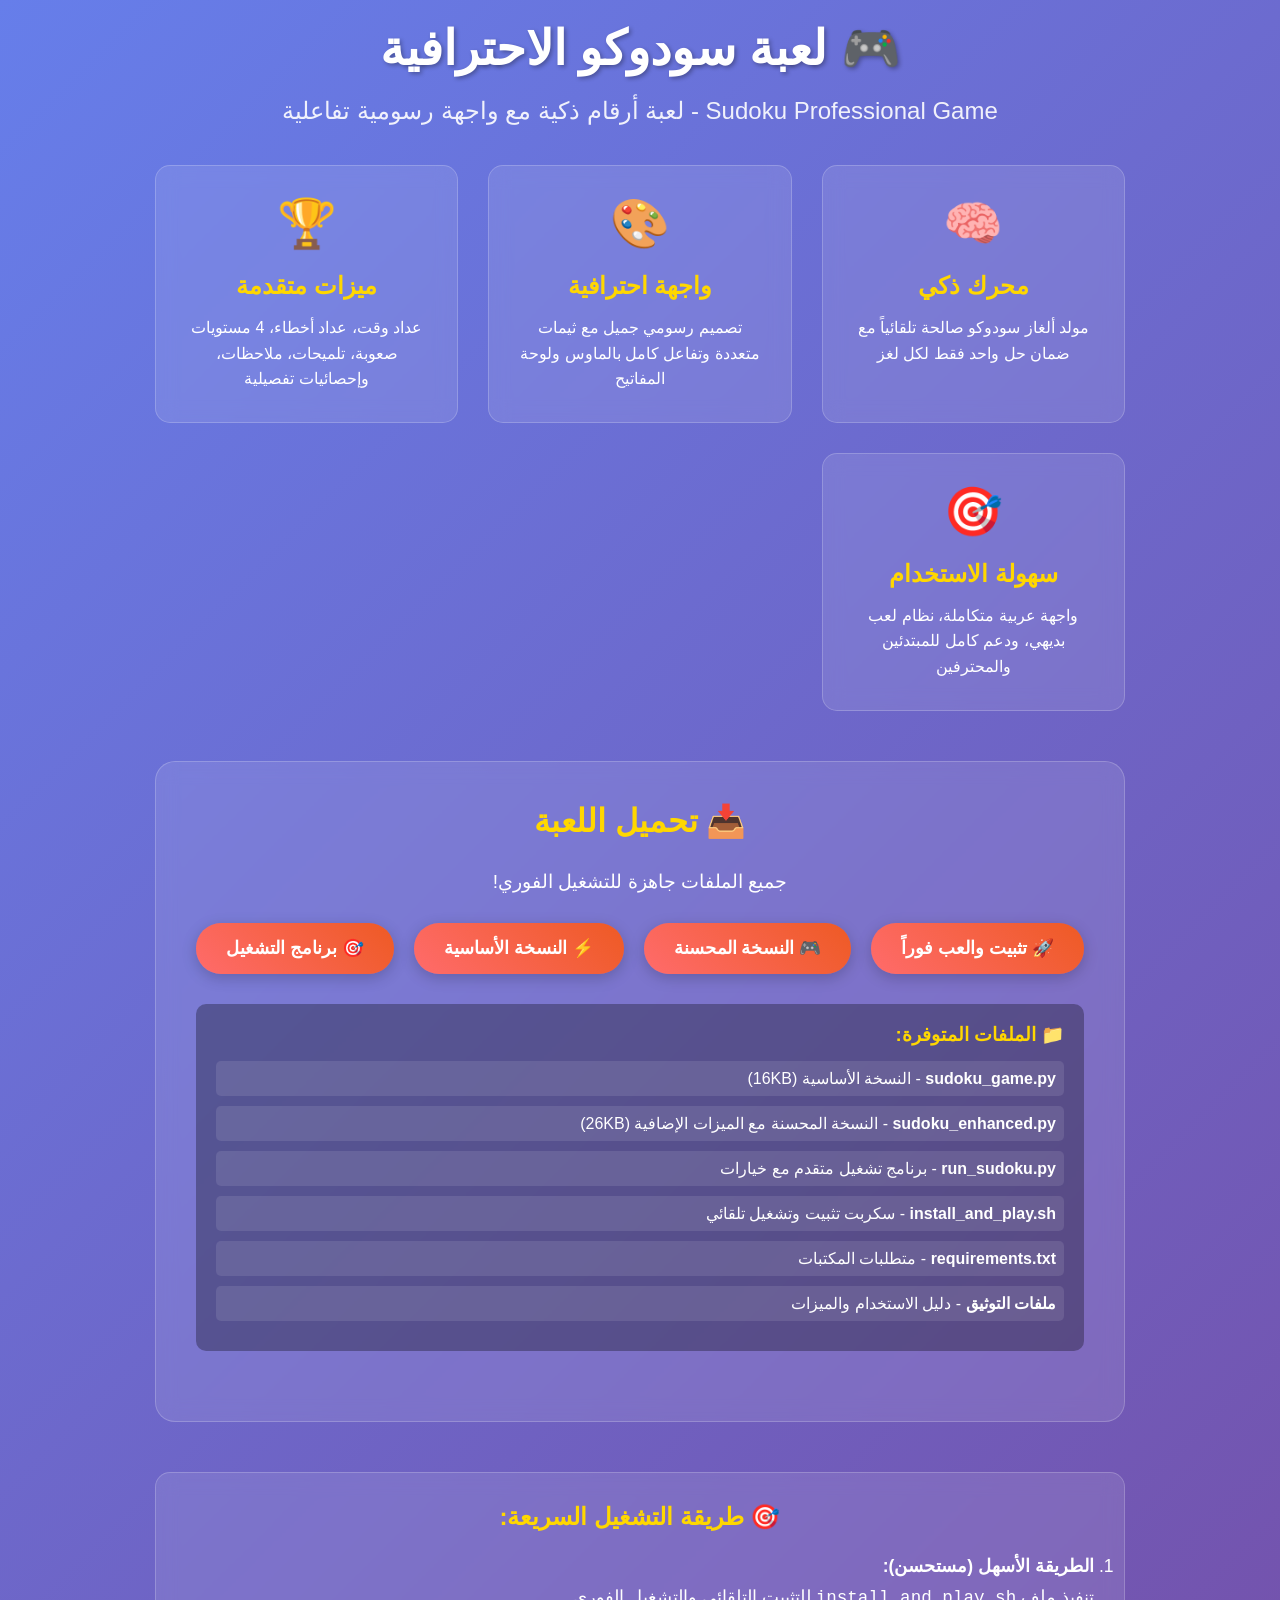
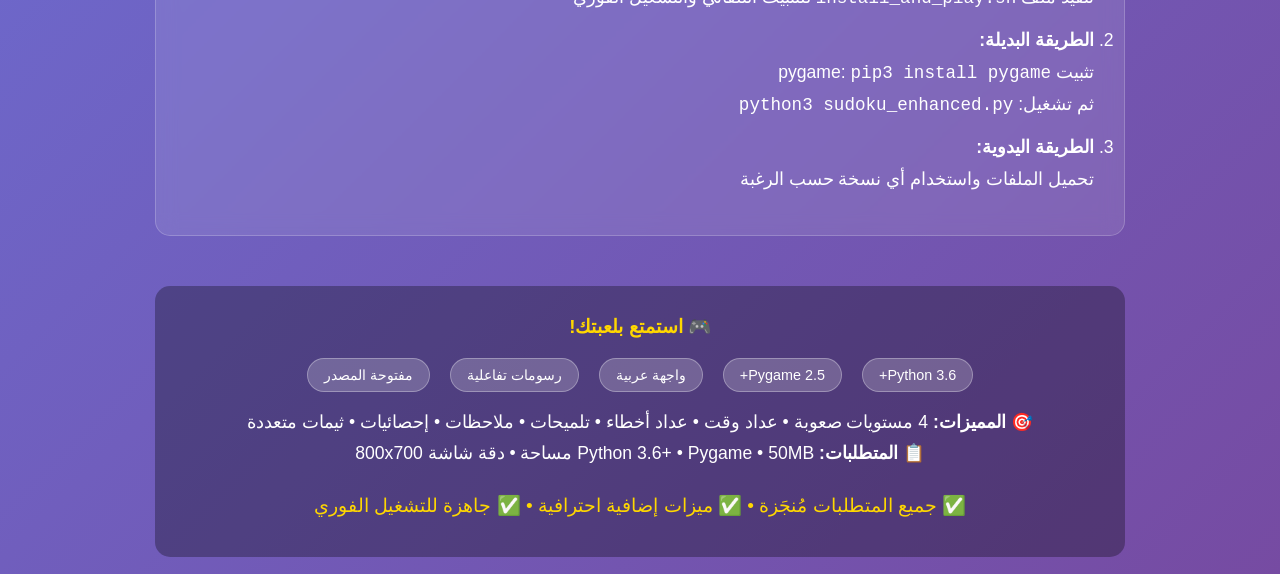
==== index.html @ a83aa293 "Add files via upload" ====
<!DOCTYPE html>
<html lang="ar" dir="rtl">
<head>
    <meta charset="UTF-8">
    <meta name="viewport" content="width=device-width, initial-scale=1.0">
    <title>🎮 لعبة سودوكو الاحترافية</title>
    <style>
        * {
            margin: 0;
            padding: 0;
            box-sizing: border-box;
        }
        
        body {
            font-family: 'Arial', sans-serif;
            background: linear-gradient(135deg, #667eea 0%, #764ba2 100%);
            min-height: 100vh;
            display: flex;
            flex-direction: column;
            align-items: center;
            justify-content: center;
            color: white;
            text-align: center;
        }
        
        .container {
            max-width: 1200px;
            padding: 20px;
        }
        
        .header {
            margin-bottom: 40px;
        }
        
        .title {
            font-size: 3rem;
            margin-bottom: 20px;
            text-shadow: 2px 2px 4px rgba(0,0,0,0.3);
        }
        
        .subtitle {
            font-size: 1.5rem;
            margin-bottom: 30px;
            opacity: 0.9;
        }
        
        .features {
            display: grid;
            grid-template-columns: repeat(auto-fit, minmax(300px, 1fr));
            gap: 30px;
            margin: 40px 0;
        }
        
        .feature-card {
            background: rgba(255,255,255,0.1);
            backdrop-filter: blur(10px);
            border-radius: 15px;
            padding: 30px;
            border: 1px solid rgba(255,255,255,0.2);
            transition: transform 0.3s ease;
        }
        
        .feature-card:hover {
            transform: translateY(-5px);
        }
        
        .feature-icon {
            font-size: 3rem;
            margin-bottom: 20px;
        }
        
        .feature-title {
            font-size: 1.5rem;
            margin-bottom: 15px;
            color: #ffd700;
        }
        
        .feature-desc {
            font-size: 1rem;
            line-height: 1.6;
        }
        
        .download-section {
            margin: 50px 0;
            padding: 40px;
            background: rgba(255,255,255,0.1);
            backdrop-filter: blur(10px);
            border-radius: 20px;
            border: 1px solid rgba(255,255,255,0.2);
        }
        
        .download-title {
            font-size: 2rem;
            margin-bottom: 30px;
            color: #ffd700;
        }
        
        .download-buttons {
            display: flex;
            flex-wrap: wrap;
            gap: 20px;
            justify-content: center;
            margin: 30px 0;
        }
        
        .download-btn {
            display: inline-block;
            padding: 15px 30px;
            background: linear-gradient(45deg, #ff6b6b, #ee5a24);
            color: white;
            text-decoration: none;
            border-radius: 25px;
            font-size: 1.1rem;
            font-weight: bold;
            transition: all 0.3s ease;
            box-shadow: 0 4px 15px rgba(0,0,0,0.2);
        }
        
        .download-btn:hover {
            transform: translateY(-2px);
            box-shadow: 0 6px 20px rgba(0,0,0,0.3);
        }
        
        .file-list {
            text-align: right;
            margin: 30px 0;
            background: rgba(0,0,0,0.3);
            padding: 20px;
            border-radius: 10px;
        }
        
        .file-list h3 {
            margin-bottom: 15px;
            color: #ffd700;
        }
        
        .file-list ul {
            list-style: none;
        }
        
        .file-list li {
            margin: 10px 0;
            padding: 8px;
            background: rgba(255,255,255,0.1);
            border-radius: 5px;
        }
        
        .instructions {
            margin: 40px 0;
            padding: 30px;
            background: rgba(255,255,255,0.1);
            backdrop-filter: blur(10px);
            border-radius: 15px;
            border: 1px solid rgba(255,255,255,0.2);
        }
        
        .instructions h3 {
            color: #ffd700;
            margin-bottom: 20px;
            font-size: 1.5rem;
        }
        
        .instructions ol {
            text-align: right;
            font-size: 1.1rem;
            line-height: 1.8;
        }
        
        .instructions li {
            margin: 10px 0;
        }
        
        .footer {
            margin-top: 50px;
            padding: 30px;
            background: rgba(0,0,0,0.3);
            border-radius: 15px;
        }
        
        .footer p {
            font-size: 1.1rem;
            margin: 10px 0;
        }
        
        .tech-stack {
            display: flex;
            justify-content: center;
            gap: 20px;
            margin: 20px 0;
            flex-wrap: wrap;
        }
        
        .tech-badge {
            background: rgba(255,255,255,0.2);
            padding: 8px 16px;
            border-radius: 20px;
            font-size: 0.9rem;
            border: 1px solid rgba(255,255,255,0.3);
        }
        
        @media (max-width: 768px) {
            .title {
                font-size: 2rem;
            }
            
            .subtitle {
                font-size: 1.2rem;
            }
            
            .features {
                grid-template-columns: 1fr;
            }
            
            .download-buttons {
                flex-direction: column;
                align-items: center;
            }
        }
    </style>
</head>
<body>
    <div class="container">
        <div class="header">
            <h1 class="title">🎮 لعبة سودوكو الاحترافية</h1>
            <p class="subtitle">Sudoku Professional Game - لعبة أرقام ذكية مع واجهة رسومية تفاعلية</p>
        </div>
        
        <div class="features">
            <div class="feature-card">
                <div class="feature-icon">🧠</div>
                <h3 class="feature-title">محرك ذكي</h3>
                <p class="feature-desc">مولد ألغاز سودوكو صالحة تلقائياً مع ضمان حل واحد فقط لكل لغز</p>
            </div>
            
            <div class="feature-card">
                <div class="feature-icon">🎨</div>
                <h3 class="feature-title">واجهة احترافية</h3>
                <p class="feature-desc">تصميم رسومي جميل مع ثيمات متعددة وتفاعل كامل بالماوس ولوحة المفاتيح</p>
            </div>
            
            <div class="feature-card">
                <div class="feature-icon">🏆</div>
                <h3 class="feature-title">ميزات متقدمة</h3>
                <p class="feature-desc">عداد وقت، عداد أخطاء، 4 مستويات صعوبة، تلميحات، ملاحظات، وإحصائيات تفصيلية</p>
            </div>
            
            <div class="feature-card">
                <div class="feature-icon">🎯</div>
                <h3 class="feature-title">سهولة الاستخدام</h3>
                <p class="feature-desc">واجهة عربية متكاملة، نظام لعب بديهي، ودعم كامل للمبتدئين والمحترفين</p>
            </div>
        </div>
        
        <div class="download-section">
            <h2 class="download-title">📥 تحميل اللعبة</h2>
            <p style="font-size: 1.2rem; margin-bottom: 30px;">جميع الملفات جاهزة للتشغيل الفوري!</p>
            
            <div class="download-buttons">
                <a href="install_and_play.sh" class="download-btn" download>
                    🚀 تثبيت والعب فوراً
                </a>
                <a href="sudoku_enhanced.py" class="download-btn" download>
                    🎮 النسخة المحسنة
                </a>
                <a href="sudoku_game.py" class="download-btn" download>
                    ⚡ النسخة الأساسية
                </a>
                <a href="run_sudoku.py" class="download-btn" download>
                    🎯 برنامج التشغيل
                </a>
            </div>
            
            <div class="file-list">
                <h3>📁 الملفات المتوفرة:</h3>
                <ul>
                    <li><strong>sudoku_game.py</strong> - النسخة الأساسية (16KB)</li>
                    <li><strong>sudoku_enhanced.py</strong> - النسخة المحسنة مع الميزات الإضافية (26KB)</li>
                    <li><strong>run_sudoku.py</strong> - برنامج تشغيل متقدم مع خيارات</li>
                    <li><strong>install_and_play.sh</strong> - سكربت تثبيت وتشغيل تلقائي</li>
                    <li><strong>requirements.txt</strong> - متطلبات المكتبات</li>
                    <li><strong>ملفات التوثيق</strong> - دليل الاستخدام والميزات</li>
                </ul>
            </div>
        </div>
        
        <div class="instructions">
            <h3>🎯 طريقة التشغيل السريعة:</h3>
            <ol>
                <li><strong>الطريقة الأسهل (مستحسن):</strong><br>
                    تنفيذ ملف <code>install_and_play.sh</code> للتثبيت التلقائي والتشغيل الفوري</li>
                
                <li><strong>الطريقة البديلة:</strong><br>
                    تثبيت pygame: <code>pip3 install pygame</code><br>
                    ثم تشغيل: <code>python3 sudoku_enhanced.py</code></li>
                
                <li><strong>الطريقة اليدوية:</strong><br>
                    تحميل الملفات واستخدام أي نسخة حسب الرغبة</li>
            </ol>
        </div>
        
        <div class="footer">
            <h3 style="color: #ffd700; margin-bottom: 20px;">🎮 استمتع بلعبتك!</h3>
            
            <div class="tech-stack">
                <span class="tech-badge">Python 3.6+</span>
                <span class="tech-badge">Pygame 2.5+</span>
                <span class="tech-badge">واجهة عربية</span>
                <span class="tech-badge">رسومات تفاعلية</span>
                <span class="tech-badge">مفتوحة المصدر</span>
            </div>
            
            <p><strong>🎯 المميزات:</strong> 4 مستويات صعوبة • عداد وقت • عداد أخطاء • تلميحات • ملاحظات • إحصائيات • ثيمات متعددة</p>
            
            <p><strong>📋 المتطلبات:</strong> Python 3.6+ • Pygame • 50MB مساحة • دقة شاشة 800x700</p>
            
            <p style="margin-top: 30px; font-size: 1.2rem; color: #ffd700;">
                ✅ جميع المتطلبات مُنجَزة • ✅ ميزات إضافية احترافية • ✅ جاهزة للتشغيل الفوري
            </p>
        </div>
    </div>
</body>
</html>
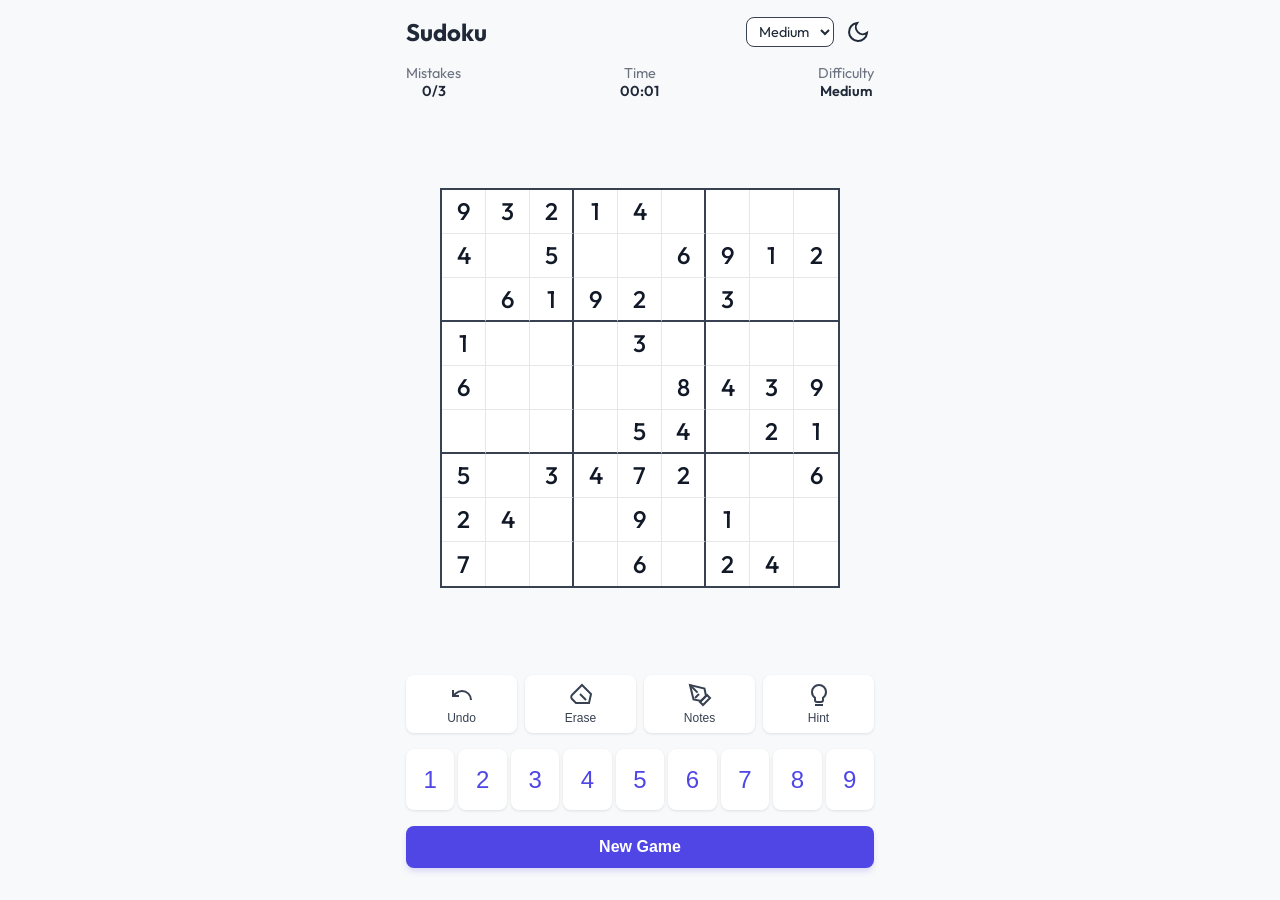
==== commit 47683412: "Add files via upload" ====
--- a/index.html
+++ b/index.html
@@ -1,322 +1,124 @@
-<!DOCTYPE html>
-<html lang="ar" dir="rtl">
-<head>
-    <meta charset="UTF-8">
-    <meta name="viewport" content="width=device-width, initial-scale=1.0">
-    <title>🎮 لعبة سودوكو الاحترافية</title>
-    <style>
-        * {
-            margin: 0;
-            padding: 0;
-            box-sizing: border-box;
-        }
-        
-        body {
-            font-family: 'Arial', sans-serif;
-            background: linear-gradient(135deg, #667eea 0%, #764ba2 100%);
-            min-height: 100vh;
-            display: flex;
-            flex-direction: column;
-            align-items: center;
-            justify-content: center;
-            color: white;
-            text-align: center;
-        }
-        
-        .container {
-            max-width: 1200px;
-            padding: 20px;
-        }
-        
-        .header {
-            margin-bottom: 40px;
-        }
-        
-        .title {
-            font-size: 3rem;
-            margin-bottom: 20px;
-            text-shadow: 2px 2px 4px rgba(0,0,0,0.3);
-        }
-        
-        .subtitle {
-            font-size: 1.5rem;
-            margin-bottom: 30px;
-            opacity: 0.9;
-        }
-        
-        .features {
-            display: grid;
-            grid-template-columns: repeat(auto-fit, minmax(300px, 1fr));
-            gap: 30px;
-            margin: 40px 0;
-        }
-        
-        .feature-card {
-            background: rgba(255,255,255,0.1);
-            backdrop-filter: blur(10px);
-            border-radius: 15px;
-            padding: 30px;
-            border: 1px solid rgba(255,255,255,0.2);
-            transition: transform 0.3s ease;
-        }
-        
-        .feature-card:hover {
-            transform: translateY(-5px);
-        }
-        
-        .feature-icon {
-            font-size: 3rem;
-            margin-bottom: 20px;
-        }
-        
-        .feature-title {
-            font-size: 1.5rem;
-            margin-bottom: 15px;
-            color: #ffd700;
-        }
-        
-        .feature-desc {
-            font-size: 1rem;
-            line-height: 1.6;
-        }
-        
-        .download-section {
-            margin: 50px 0;
-            padding: 40px;
-            background: rgba(255,255,255,0.1);
-            backdrop-filter: blur(10px);
-            border-radius: 20px;
-            border: 1px solid rgba(255,255,255,0.2);
-        }
-        
-        .download-title {
-            font-size: 2rem;
-            margin-bottom: 30px;
-            color: #ffd700;
-        }
-        
-        .download-buttons {
-            display: flex;
-            flex-wrap: wrap;
-            gap: 20px;
-            justify-content: center;
-            margin: 30px 0;
-        }
-        
-        .download-btn {
-            display: inline-block;
-            padding: 15px 30px;
-            background: linear-gradient(45deg, #ff6b6b, #ee5a24);
-            color: white;
-            text-decoration: none;
-            border-radius: 25px;
-            font-size: 1.1rem;
-            font-weight: bold;
-            transition: all 0.3s ease;
-            box-shadow: 0 4px 15px rgba(0,0,0,0.2);
-        }
-        
-        .download-btn:hover {
-            transform: translateY(-2px);
-            box-shadow: 0 6px 20px rgba(0,0,0,0.3);
-        }
-        
-        .file-list {
-            text-align: right;
-            margin: 30px 0;
-            background: rgba(0,0,0,0.3);
-            padding: 20px;
-            border-radius: 10px;
-        }
-        
-        .file-list h3 {
-            margin-bottom: 15px;
-            color: #ffd700;
-        }
-        
-        .file-list ul {
-            list-style: none;
-        }
-        
-        .file-list li {
-            margin: 10px 0;
-            padding: 8px;
-            background: rgba(255,255,255,0.1);
-            border-radius: 5px;
-        }
-        
-        .instructions {
-            margin: 40px 0;
-            padding: 30px;
-            background: rgba(255,255,255,0.1);
-            backdrop-filter: blur(10px);
-            border-radius: 15px;
-            border: 1px solid rgba(255,255,255,0.2);
-        }
-        
-        .instructions h3 {
-            color: #ffd700;
-            margin-bottom: 20px;
-            font-size: 1.5rem;
-        }
-        
-        .instructions ol {
-            text-align: right;
-            font-size: 1.1rem;
-            line-height: 1.8;
-        }
-        
-        .instructions li {
-            margin: 10px 0;
-        }
-        
-        .footer {
-            margin-top: 50px;
-            padding: 30px;
-            background: rgba(0,0,0,0.3);
-            border-radius: 15px;
-        }
-        
-        .footer p {
-            font-size: 1.1rem;
-            margin: 10px 0;
-        }
-        
-        .tech-stack {
-            display: flex;
-            justify-content: center;
-            gap: 20px;
-            margin: 20px 0;
-            flex-wrap: wrap;
-        }
-        
-        .tech-badge {
-            background: rgba(255,255,255,0.2);
-            padding: 8px 16px;
-            border-radius: 20px;
-            font-size: 0.9rem;
-            border: 1px solid rgba(255,255,255,0.3);
-        }
-        
-        @media (max-width: 768px) {
-            .title {
-                font-size: 2rem;
-            }
-            
-            .subtitle {
-                font-size: 1.2rem;
-            }
-            
-            .features {
-                grid-template-columns: 1fr;
-            }
-            
-            .download-buttons {
-                flex-direction: column;
-                align-items: center;
-            }
-        }
-    </style>
-</head>
-<body>
-    <div class="container">
-        <div class="header">
-            <h1 class="title">🎮 لعبة سودوكو الاحترافية</h1>
-            <p class="subtitle">Sudoku Professional Game - لعبة أرقام ذكية مع واجهة رسومية تفاعلية</p>
-        </div>
-        
-        <div class="features">
-            <div class="feature-card">
-                <div class="feature-icon">🧠</div>
-                <h3 class="feature-title">محرك ذكي</h3>
-                <p class="feature-desc">مولد ألغاز سودوكو صالحة تلقائياً مع ضمان حل واحد فقط لكل لغز</p>
-            </div>
-            
-            <div class="feature-card">
-                <div class="feature-icon">🎨</div>
-                <h3 class="feature-title">واجهة احترافية</h3>
-                <p class="feature-desc">تصميم رسومي جميل مع ثيمات متعددة وتفاعل كامل بالماوس ولوحة المفاتيح</p>
-            </div>
-            
-            <div class="feature-card">
-                <div class="feature-icon">🏆</div>
-                <h3 class="feature-title">ميزات متقدمة</h3>
-                <p class="feature-desc">عداد وقت، عداد أخطاء، 4 مستويات صعوبة، تلميحات، ملاحظات، وإحصائيات تفصيلية</p>
-            </div>
-            
-            <div class="feature-card">
-                <div class="feature-icon">🎯</div>
-                <h3 class="feature-title">سهولة الاستخدام</h3>
-                <p class="feature-desc">واجهة عربية متكاملة، نظام لعب بديهي، ودعم كامل للمبتدئين والمحترفين</p>
-            </div>
-        </div>
-        
-        <div class="download-section">
-            <h2 class="download-title">📥 تحميل اللعبة</h2>
-            <p style="font-size: 1.2rem; margin-bottom: 30px;">جميع الملفات جاهزة للتشغيل الفوري!</p>
-            
-            <div class="download-buttons">
-                <a href="install_and_play.sh" class="download-btn" download>
-                    🚀 تثبيت والعب فوراً
-                </a>
-                <a href="sudoku_enhanced.py" class="download-btn" download>
-                    🎮 النسخة المحسنة
-                </a>
-                <a href="sudoku_game.py" class="download-btn" download>
-                    ⚡ النسخة الأساسية
-                </a>
-                <a href="run_sudoku.py" class="download-btn" download>
-                    🎯 برنامج التشغيل
-                </a>
-            </div>
-            
-            <div class="file-list">
-                <h3>📁 الملفات المتوفرة:</h3>
-                <ul>
-                    <li><strong>sudoku_game.py</strong> - النسخة الأساسية (16KB)</li>
-                    <li><strong>sudoku_enhanced.py</strong> - النسخة المحسنة مع الميزات الإضافية (26KB)</li>
-                    <li><strong>run_sudoku.py</strong> - برنامج تشغيل متقدم مع خيارات</li>
-                    <li><strong>install_and_play.sh</strong> - سكربت تثبيت وتشغيل تلقائي</li>
-                    <li><strong>requirements.txt</strong> - متطلبات المكتبات</li>
-                    <li><strong>ملفات التوثيق</strong> - دليل الاستخدام والميزات</li>
-                </ul>
-            </div>
-        </div>
-        
-        <div class="instructions">
-            <h3>🎯 طريقة التشغيل السريعة:</h3>
-            <ol>
-                <li><strong>الطريقة الأسهل (مستحسن):</strong><br>
-                    تنفيذ ملف <code>install_and_play.sh</code> للتثبيت التلقائي والتشغيل الفوري</li>
-                
-                <li><strong>الطريقة البديلة:</strong><br>
-                    تثبيت pygame: <code>pip3 install pygame</code><br>
-                    ثم تشغيل: <code>python3 sudoku_enhanced.py</code></li>
-                
-                <li><strong>الطريقة اليدوية:</strong><br>
-                    تحميل الملفات واستخدام أي نسخة حسب الرغبة</li>
-            </ol>
-        </div>
-        
-        <div class="footer">
-            <h3 style="color: #ffd700; margin-bottom: 20px;">🎮 استمتع بلعبتك!</h3>
-            
-            <div class="tech-stack">
-                <span class="tech-badge">Python 3.6+</span>
-                <span class="tech-badge">Pygame 2.5+</span>
-                <span class="tech-badge">واجهة عربية</span>
-                <span class="tech-badge">رسومات تفاعلية</span>
-                <span class="tech-badge">مفتوحة المصدر</span>
-            </div>
-            
-            <p><strong>🎯 المميزات:</strong> 4 مستويات صعوبة • عداد وقت • عداد أخطاء • تلميحات • ملاحظات • إحصائيات • ثيمات متعددة</p>
-            
-            <p><strong>📋 المتطلبات:</strong> Python 3.6+ • Pygame • 50MB مساحة • دقة شاشة 800x700</p>
-            
-            <p style="margin-top: 30px; font-size: 1.2rem; color: #ffd700;">
-                ✅ جميع المتطلبات مُنجَزة • ✅ ميزات إضافية احترافية • ✅ جاهزة للتشغيل الفوري
-            </p>
-        </div>
-    </div>
-</body>
-</html>+<!DOCTYPE html>
+<html lang="en">
+<head>
+    <meta charset="UTF-8">
+    <meta name="viewport" content="width=device-width, initial-scale=1.0, maximum-scale=1.0, user-scalable=no">
+    <title>Sudoku Pro</title>
+    <link rel="preconnect" href="https://fonts.googleapis.com">
+    <link rel="preconnect" href="https://fonts.gstatic.com" crossorigin>
+    <link href="https://fonts.googleapis.com/css2?family=Outfit:wght@300;400;500;600;700&display=swap" rel="stylesheet">
+    <link rel="stylesheet" href="style.css">
+</head>
+<body>
+    <div class="app-container">
+        <header>
+            <h1>Sudoku</h1>
+            <div class="header-controls">
+                <select id="difficulty-select">
+                    <option value="easy">Easy</option>
+                    <option value="medium" selected>Medium</option>
+                    <option value="hard">Hard</option>
+                    <option value="expert">Expert</option>
+                </select>
+                <button id="theme-toggle" aria-label="Toggle Dark Mode">
+                    <svg width="24" height="24" viewBox="0 0 24 24" fill="none" stroke="currentColor" stroke-width="2">
+                        <path d="M21 12.79A9 9 0 1 1 11.21 3 7 7 0 0 0 21 12.79z"></path>
+                    </svg>
+                </button>
+            </div>
+        </header>
+
+        <div class="game-info">
+            <div class="info-item">
+                <span class="label">Mistakes</span>
+                <span class="value" id="mistakes">0/3</span>
+            </div>
+            <div class="info-item">
+                <span class="label">Time</span>
+                <span class="value" id="timer">00:00</span>
+            </div>
+            <div class="info-item">
+                <span class="label">Difficulty</span>
+                <span class="value" id="difficulty-display">Medium</span>
+            </div>
+        </div>
+
+        <div class="game-board-container">
+            <div id="game-board" class="game-board">
+                <!-- Grid generated by JS -->
+            </div>
+        </div>
+
+        <div class="controls-area">
+            <div class="tools">
+                <button class="tool-btn" id="btn-undo">
+                    <svg width="24" height="24" viewBox="0 0 24 24" fill="none" stroke="currentColor" stroke-width="2">
+                        <path d="M3 7v6h6"></path>
+                        <path d="M21 17a9 9 0 0 0-9-9 9 9 0 0 0-6 2.3L3 13"></path>
+                    </svg>
+                    <span>Undo</span>
+                </button>
+                <button class="tool-btn" id="btn-erase">
+                    <svg width="24" height="24" viewBox="0 0 24 24" fill="none" stroke="currentColor" stroke-width="2">
+                        <path d="M20 20H7L3 16C2 15 2 13 3 12L13 2L22 11L20 20Z"></path>
+                        <path d="M11 11L17 17"></path>
+                    </svg>
+                    <span>Erase</span>
+                </button>
+                <button class="tool-btn" id="btn-note">
+                    <div class="note-indicator">OFF</div>
+                    <svg width="24" height="24" viewBox="0 0 24 24" fill="none" stroke="currentColor" stroke-width="2">
+                        <path d="M12 19l7-7 3 3-7 7-3-3z"></path>
+                        <path d="M18 13l-1.5-7.5L2 2l3.5 14.5L13 18l5-5z"></path>
+                        <path d="M2 2l7.586 7.586"></path>
+                        <path d="M11 11l-4 4"></path>
+                    </svg>
+                    <span>Notes</span>
+                </button>
+                <button class="tool-btn" id="btn-hint">
+                    <svg width="24" height="24" viewBox="0 0 24 24" fill="none" stroke="currentColor" stroke-width="2">
+                        <path d="M12 2a7 7 0 0 1 7 7c0 2.38-1.19 4.47-3 5.74V17a2 2 0 0 1-2 2H10a2 2 0 0 1-2-2v-2.26C6.19 13.47 5 11.38 5 9a7 7 0 0 1 7-7z"></path>
+                        <path d="M9 21v1h6v-1"></path>
+                    </svg>
+                    <span>Hint</span>
+                </button>
+            </div>
+
+            <div class="numpad">
+                <button class="num-btn" data-num="1">1</button>
+                <button class="num-btn" data-num="2">2</button>
+                <button class="num-btn" data-num="3">3</button>
+                <button class="num-btn" data-num="4">4</button>
+                <button class="num-btn" data-num="5">5</button>
+                <button class="num-btn" data-num="6">6</button>
+                <button class="num-btn" data-num="7">7</button>
+                <button class="num-btn" data-num="8">8</button>
+                <button class="num-btn" data-num="9">9</button>
+            </div>
+            
+            <button id="btn-new-game" class="new-game-btn">New Game</button>
+        </div>
+    </div>
+
+    <!-- Modals -->
+    <div id="game-over-modal" class="modal hidden">
+        <div class="modal-content">
+            <h2>Game Over</h2>
+            <p>You made too many mistakes!</p>
+            <button id="btn-restart">Try Again</button>
+        </div>
+    </div>
+
+    <div id="win-modal" class="modal hidden">
+        <div class="modal-content">
+            <h2>Excellent!</h2>
+            <p>You solved the puzzle!</p>
+            <p class="win-time">Time: <span id="final-time">00:00</span></p>
+            <p class="win-difficulty">Difficulty: <span id="final-difficulty">Medium</span></p>
+            <button id="btn-new-game-win">New Game</button>
+        </div>
+    </div>
+
+    <script src="script.js"></script>
+</body>
+</html>
--- a/style.css
+++ b/style.css
@@ -0,0 +1,485 @@
+:root {
+    --bg-color: #f8f9fa;
+    --text-color: #1f2937;
+    --board-bg: #ffffff;
+    --grid-line: #e5e7eb;
+    --grid-line-thick: #374151;
+    --cell-hover: #f3f4f6;
+    --cell-selected: #e0e7ff;
+    /* Light indigo */
+    --cell-related: #eff6ff;
+    /* Very light blue */
+    --cell-same-num: #c7d2fe;
+    /* Indigo 200 */
+    --primary-color: #4f46e5;
+    /* Indigo 600 */
+    --primary-hover: #4338ca;
+    --error-color: #ef4444;
+    --error-bg: #fee2e2;
+    --fixed-text: #111827;
+    --user-text: #4f46e5;
+    --note-text: #6b7280;
+    --btn-bg: #ffffff;
+    --btn-text: #374151;
+    --btn-shadow: 0 1px 3px rgba(0, 0, 0, 0.1);
+}
+
+.dark-mode {
+    --bg-color: #111827;
+    --text-color: #f9fafb;
+    --board-bg: #1f2937;
+    --grid-line: #374151;
+    --grid-line-thick: #9ca3af;
+    --cell-hover: #374151;
+    --cell-selected: #312e81;
+    /* Indigo 900 */
+    --cell-related: #1e1b4b;
+    /* Indigo 950 */
+    --cell-same-num: #4338ca;
+    /* Indigo 700 */
+    --primary-color: #6366f1;
+    /* Indigo 500 */
+    --primary-hover: #818cf8;
+    --error-color: #f87171;
+    --error-bg: #450a0a;
+    --fixed-text: #e5e7eb;
+    --user-text: #818cf8;
+    --note-text: #9ca3af;
+    --btn-bg: #1f2937;
+    --btn-text: #e5e7eb;
+    --btn-shadow: 0 1px 3px rgba(0, 0, 0, 0.5);
+}
+
+* {
+    box-sizing: border-box;
+    margin: 0;
+    padding: 0;
+    -webkit-tap-highlight-color: transparent;
+}
+
+body {
+    font-family: 'Outfit', sans-serif;
+    background-color: var(--bg-color);
+    color: var(--text-color);
+    display: flex;
+    justify-content: center;
+    min-height: 100vh;
+    transition: background-color 0.3s, color 0.3s;
+}
+
+.app-container {
+    width: 100%;
+    max-width: 500px;
+    padding: 1rem;
+    display: flex;
+    flex-direction: column;
+    height: 100vh;
+    /* Full viewport height for mobile app feel */
+}
+
+/* Header */
+header {
+    display: flex;
+    justify-content: space-between;
+    align-items: center;
+    margin-bottom: 1rem;
+}
+
+h1 {
+    font-weight: 700;
+    font-size: 1.5rem;
+}
+
+.header-controls {
+    display: flex;
+    gap: 0.5rem;
+    align-items: center;
+}
+
+select {
+    padding: 0.25rem 0.5rem;
+    border-radius: 0.5rem;
+    border: 1px solid var(--grid-line-thick);
+    background-color: var(--btn-bg);
+    color: var(--text-color);
+    font-family: inherit;
+    font-size: 0.9rem;
+    cursor: pointer;
+}
+
+#theme-toggle {
+    background: none;
+    border: none;
+    cursor: pointer;
+    color: var(--text-color);
+    padding: 0.25rem;
+    border-radius: 50%;
+    display: flex;
+    align-items: center;
+    justify-content: center;
+}
+
+#theme-toggle:hover {
+    background-color: var(--cell-hover);
+}
+
+/* Game Info */
+.game-info {
+    display: flex;
+    justify-content: space-between;
+    margin-bottom: 1rem;
+    font-size: 0.9rem;
+    color: var(--note-text);
+}
+
+.info-item {
+    display: flex;
+    flex-direction: column;
+    align-items: center;
+}
+
+.info-item .value {
+    font-weight: 600;
+    color: var(--text-color);
+}
+
+/* Game Board */
+.game-board-container {
+    display: flex;
+    justify-content: center;
+    margin-bottom: 1rem;
+    flex-grow: 1;
+    /* Allow it to take available space */
+    align-items: center;
+    /* Center vertically */
+}
+
+.game-board {
+    display: grid;
+    grid-template-columns: repeat(9, 1fr);
+    grid-template-rows: repeat(9, 1fr);
+    width: 100%;
+    max-width: 400px;
+    /* Max width for larger screens */
+    aspect-ratio: 1;
+    background-color: var(--grid-line-thick);
+    border: 2px solid var(--grid-line-thick);
+    gap: 1px;
+}
+
+.cell {
+    background-color: var(--board-bg);
+    display: flex;
+    justify-content: center;
+    align-items: center;
+    font-size: 1.5rem;
+    font-weight: 500;
+    cursor: pointer;
+    user-select: none;
+    position: relative;
+    color: var(--fixed-text);
+}
+
+/* Responsive font size for cells */
+@media (max-width: 400px) {
+    .cell {
+        font-size: 1.2rem;
+    }
+}
+
+/* Thick borders for 3x3 boxes */
+.cell:nth-child(3n) {
+    border-right: 2px solid var(--grid-line-thick);
+}
+
+.cell:nth-child(9n) {
+    border-right: none;
+    /* Handled by container border */
+}
+
+.cell:nth-child(n+19):nth-child(-n+27),
+.cell:nth-child(n+46):nth-child(-n+54) {
+    border-bottom: 2px solid var(--grid-line-thick);
+}
+
+/* Remove gap simulation for cleaner borders if using border approach, 
+   but gap: 1px with background color is a common trick. 
+   Let's refine the 3x3 borders. */
+.game-board {
+    gap: 0;
+    border: 2px solid var(--grid-line-thick);
+}
+
+.cell {
+    border-right: 1px solid var(--grid-line);
+    border-bottom: 1px solid var(--grid-line);
+}
+
+/* Right border for 3rd and 6th column */
+.cell:nth-child(3n) {
+    border-right: 2px solid var(--grid-line-thick);
+}
+
+/* No right border for last column */
+.cell:nth-child(9n) {
+    border-right: none;
+}
+
+/* Bottom border for 3rd and 6th row */
+.cell:nth-child(n+19):nth-child(-n+27),
+.cell:nth-child(n+46):nth-child(-n+54) {
+    border-bottom: 2px solid var(--grid-line-thick);
+}
+
+/* No bottom border for last row */
+.cell:nth-child(n+73) {
+    border-bottom: none;
+}
+
+/* States */
+.cell.selected {
+    background-color: var(--cell-selected);
+}
+
+.cell.related {
+    background-color: var(--cell-related);
+}
+
+.cell.same-num {
+    background-color: var(--cell-same-num);
+}
+
+.cell.error {
+    background-color: var(--error-bg);
+    color: var(--error-color);
+}
+
+.cell.user-input {
+    color: var(--user-text);
+}
+
+/* Notes */
+.cell .notes-grid {
+    display: grid;
+    grid-template-columns: repeat(3, 1fr);
+    grid-template-rows: repeat(3, 1fr);
+    width: 100%;
+    height: 100%;
+    pointer-events: none;
+}
+
+.cell .note {
+    font-size: 0.5rem;
+    display: flex;
+    justify-content: center;
+    align-items: center;
+    color: var(--note-text);
+    visibility: hidden;
+}
+
+.cell .note.active {
+    visibility: visible;
+}
+
+/* Controls Area */
+.controls-area {
+    display: flex;
+    flex-direction: column;
+    gap: 1rem;
+    margin-bottom: 1rem;
+    /* Space at bottom */
+}
+
+.tools {
+    display: flex;
+    justify-content: space-between;
+    gap: 0.5rem;
+}
+
+.tool-btn {
+    flex: 1;
+    display: flex;
+    flex-direction: column;
+    align-items: center;
+    justify-content: center;
+    background-color: var(--btn-bg);
+    border: none;
+    border-radius: 0.5rem;
+    padding: 0.5rem;
+    cursor: pointer;
+    color: var(--btn-text);
+    box-shadow: var(--btn-shadow);
+    transition: transform 0.1s;
+    position: relative;
+}
+
+.tool-btn:active {
+    transform: translateY(1px);
+}
+
+.tool-btn svg {
+    margin-bottom: 0.25rem;
+}
+
+.tool-btn span {
+    font-size: 0.75rem;
+    font-weight: 500;
+}
+
+.note-indicator {
+    position: absolute;
+    top: -5px;
+    right: -5px;
+    background-color: var(--note-text);
+    color: white;
+    font-size: 0.6rem;
+    padding: 2px 4px;
+    border-radius: 4px;
+    display: none;
+}
+
+.tool-btn.active {
+    background-color: var(--primary-color);
+    color: white;
+}
+
+.tool-btn.active .note-indicator {
+    display: block;
+    background-color: white;
+    color: var(--primary-color);
+}
+
+/* Numpad */
+.numpad {
+    display: grid;
+    grid-template-columns: repeat(9, 1fr);
+    gap: 0.25rem;
+}
+
+.num-btn {
+    aspect-ratio: 0.8;
+    /* Taller than wide */
+    background-color: var(--btn-bg);
+    /* Use button background */
+    border: none;
+    border-radius: 0.5rem;
+    font-size: 1.5rem;
+    font-weight: 500;
+    color: var(--primary-color);
+    cursor: pointer;
+    box-shadow: var(--btn-shadow);
+    transition: background-color 0.2s;
+    display: flex;
+    align-items: center;
+    justify-content: center;
+}
+
+.num-btn:hover {
+    background-color: var(--cell-hover);
+}
+
+.num-btn:active {
+    background-color: var(--cell-selected);
+}
+
+/* New Game Button */
+.new-game-btn {
+    width: 100%;
+    padding: 0.75rem;
+    background-color: var(--primary-color);
+    color: white;
+    border: none;
+    border-radius: 0.5rem;
+    font-size: 1rem;
+    font-weight: 600;
+    cursor: pointer;
+    box-shadow: 0 4px 6px -1px rgba(79, 70, 229, 0.2);
+}
+
+.new-game-btn:hover {
+    background-color: var(--primary-hover);
+}
+
+/* Modals */
+.modal {
+    position: fixed;
+    top: 0;
+    left: 0;
+    width: 100%;
+    height: 100%;
+    background-color: rgba(0, 0, 0, 0.5);
+    display: flex;
+    justify-content: center;
+    align-items: center;
+    z-index: 100;
+    opacity: 1;
+    transition: opacity 0.3s;
+}
+
+.modal.hidden {
+    opacity: 0;
+    pointer-events: none;
+}
+
+.modal-content {
+    background-color: var(--board-bg);
+    padding: 2rem;
+    border-radius: 1rem;
+    text-align: center;
+    box-shadow: 0 20px 25px -5px rgba(0, 0, 0, 0.1);
+    max-width: 90%;
+    width: 300px;
+}
+
+.modal-content h2 {
+    margin-bottom: 1rem;
+    color: var(--text-color);
+}
+
+.modal-content p {
+    margin-bottom: 1.5rem;
+    color: var(--note-text);
+}
+
+.modal-content button {
+    padding: 0.75rem 1.5rem;
+    background-color: var(--primary-color);
+    color: white;
+    border: none;
+    border-radius: 0.5rem;
+    font-weight: 600;
+    cursor: pointer;
+}
+
+@media (max-width: 350px) {
+    .numpad {
+        grid-template-columns: repeat(5, 1fr);
+    }
+
+    .num-btn:nth-child(n+6) {
+        grid-row: 2;
+    }
+}
+
+/* Animation for completed row/col/box */
+@keyframes success-pulse {
+    0% {
+        background-color: var(--cell-related);
+    }
+
+    50% {
+        background-color: var(--cell-same-num);
+        transform: scale(1.05);
+        z-index: 10;
+    }
+
+    100% {
+        background-color: var(--board-bg);
+        transform: scale(1);
+        z-index: 1;
+    }
+}
+
+.cell.completed-animation {
+    animation: success-pulse 0.6s ease-in-out;
+}
